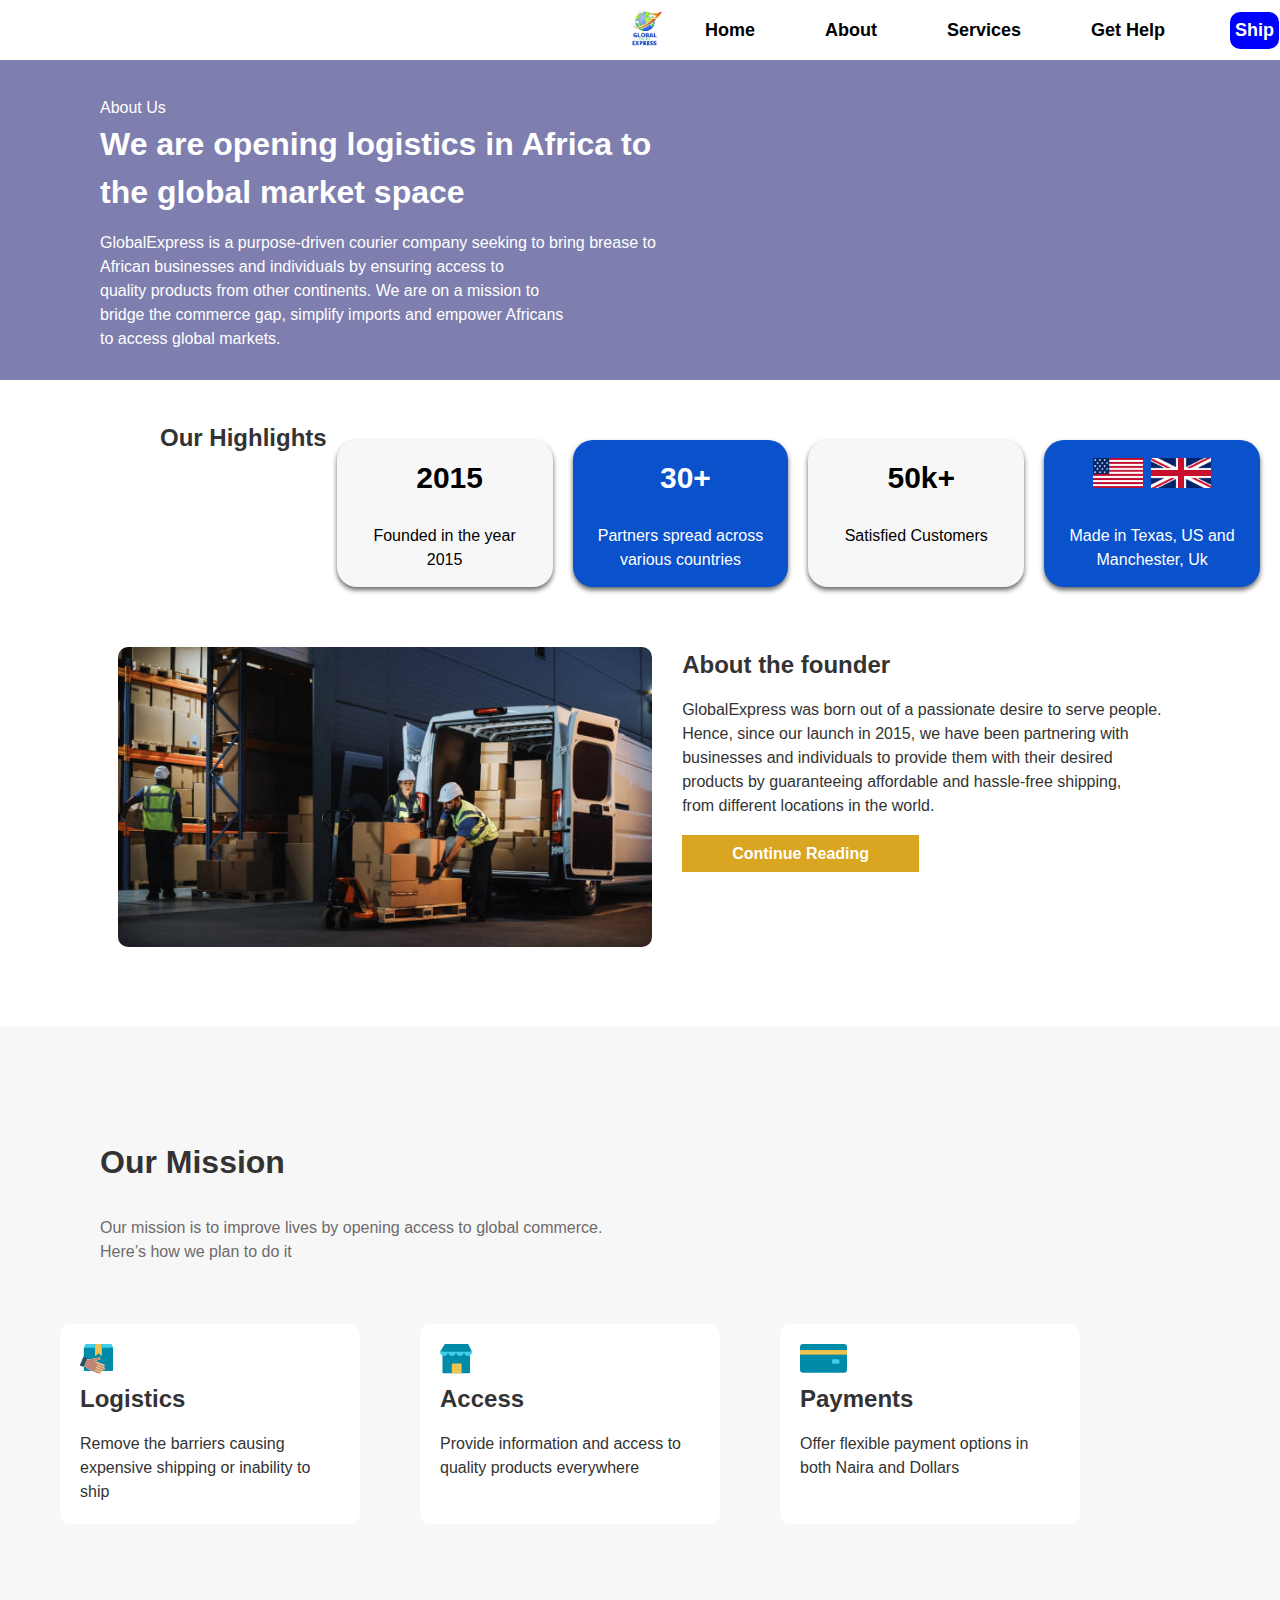
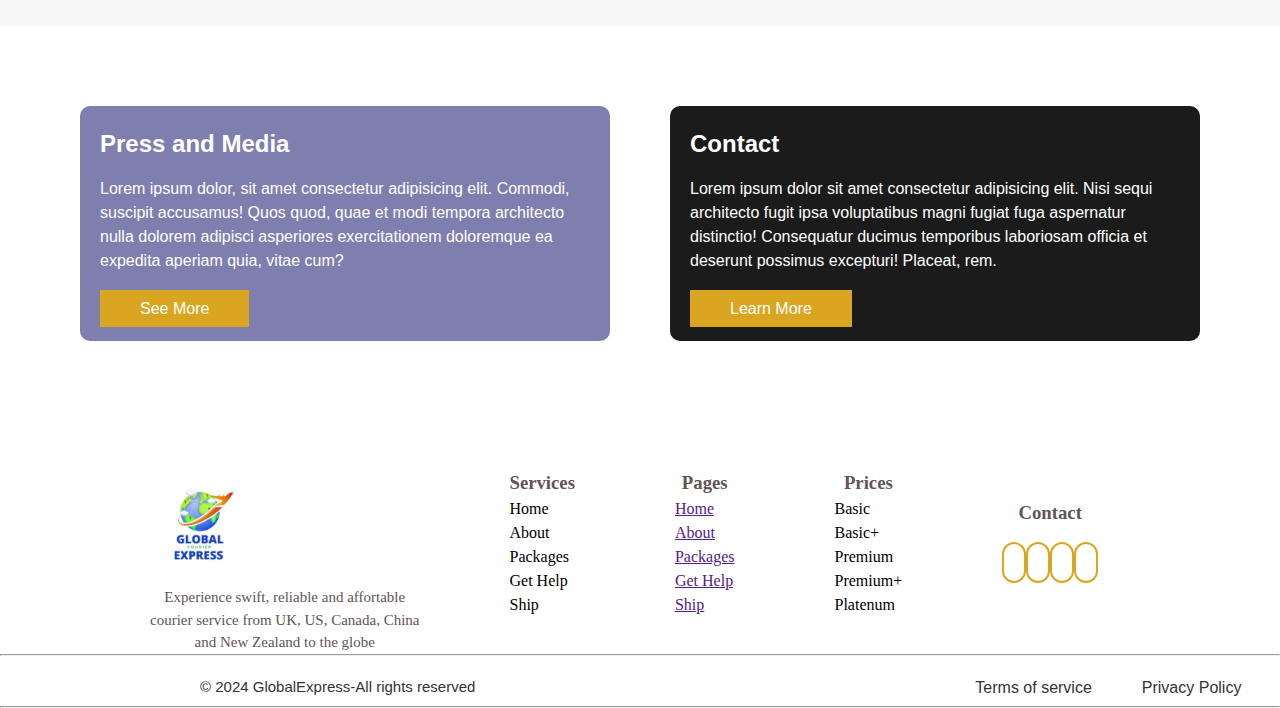
==== about.html @ 6bfecb5d "Initial upload" ====
<!DOCTYPE html>
<html lang="en">
<head>
    <meta charset="UTF-8">
    <meta name="viewport" content="width=device-width, initial-scale=1.0">
    <title>About us</title>

    <link rel="stylesheet" href="CSS/style.css">
    <link rel="stylesheet" href="https://cdnjs.cloudflare.com/ajax/libs/font-awesome/6.6.0/css/all.min.css" integrity="sha512-Kc323vGBEqzTmouAECnVceyQqyqdsSiqLQISBL29aUW4U/M7pSPA/gEUZQqv1cwx4OnYxTxve5UMg5GT6L4JJg==" crossorigin="anonymous" referrerpolicy="no-referrer" />
    <link rel="icon" href="IMAGES/IMG-20241030-WA0015.jpg" type="image/jpg">
</head>
<body>
   
    <nav class="navbar">
        <div class="container">
            <div class="logo">
                <img src="IMAGES/IMG-20241030-WA0015.jpg" alt="">
            </div class="nav">
                <a href="index.html">Home</a>
                <a href="about.html">About</a>
                <a href="services.html">Services</a>
                <a href="get.html">Get Help</a>
                <a href="ship.html" style="background-color: blue; color: white; font-weight: bold;">Ship</a>

        </div>
    </nav>

    <div class="Ahero">
        <br><br> <br><br>
        <div class="ooo"><p>About Us</p></div>
        <div><h1>We are opening logistics in Africa to <br>the global market space</h1></div>
        <div><p>GlobalExpress is a purpose-driven courier company seeking to bring 
            brease to 
            <br>African businesses and individuals by ensuring access to 
            <br>quality products from other continents. We are on a mission to 
            <br>bridge the commerce gap, simplify imports and empower Africans 
            <br>to access global markets.

        </p></div>
    </div>

    <section class="boxes">
        <div class="container">
            <div>
                <div><h2 style="margin-left: 150px; margin-bottom: 30px;">Our Highlights</h2></div>
            </div>
            <br><br>
            <div class="box" style="background-color: rgb(247, 247, 247); color: black;">
                <h3 style="font-size: 30px; text-align: center;"><i class="fas fa-arrows-alt-v"></i>2015</h3> <br>
                <p style="text-align: center;">Founded in the year 2015</p>
            </div>

            <div class="box">
                <h3 style="font-size: 30px; text-align: center;"><i class="fas fa-arrows-alt"></i>30+</h3> <br>
                <p style="text-align: center;">Partners spread across various countries</p>
            </div>

            <div class="box" style="background-color: rgb(247, 247, 247); color: black;">
                <h3 style="font-size: 30px; text-align: center;"><i class="fas fa-mobile"></i>50k+</h3> <br>
                <p style="text-align: center;">Satisfied Customers</p>
            </div>

            <div class="box">
                <h3 style="font-size: 30px; text-align: center;"><img src="IMAGES/download (1).png" alt="" style="height: 30px;"> <img src="IMAGES/download.png" alt="" style="height: 30px;"></h3> <br>
                <p style="text-align: center;">Made in Texas, US and Manchester, Uk</p>
            </div>
        </div>

    </section>

    <div class="partner">
    
        <div><img src="IMAGES/istockphoto-1340887706-612x612.jpg" alt=""></div>
        <div><h2>About the founder</h2>
            <p>GlobalExpress was born out of a passionate desire to serve people. 
                <br>Hence, since our launch in 2015, we have been partnering with
                <br> businesses and individuals to provide them with their desired 
                <br>products by guaranteeing affordable and hassle-free shipping, 
                <br>from different locations in the world.</p>
                <br>
                <a href="">Continue Reading</a>
        </div>
    </div>
    <br><br><br>
    <div class="mission">
        <div><h1>Our Mission</h1></div>
        <div><p style=" margin-top: 30px;
            margin-left: 100px;
            margin-bottom: 30px; color: rgb(109, 107, 107);" >Our mission is to improve lives by opening access to global commerce. <br> Here’s how we plan to do it</p></div>
        <div class="mission-contain">
            <div class="boxx-1">
                <img src="IMAGES/icon-logistics.svg" alt="">
                <h2>Logistics</h2>
                <p>Remove the barriers causing expensive shipping or inability to ship</p>
            </div>
            <div class="boxx-2">
                <img src="IMAGES/icon-access.svg" alt="">
                <h2>Access</h2>
                <p>Provide information and access to quality products everywhere</p>
            </div>
            <div class="boxx-3">
                <img src="IMAGES/icon-payments.svg" alt="">
                <h2>Payments</h2>
                <p>Offer flexible payment options in both Naira and Dollars</p>
            </div>

        </div>
        
    </div>

    <div class="kick">
        <div class="kick-content">
            <div class="kick-box">
                <h2>Press and Media</h2>
                <p>Lorem ipsum dolor, sit amet consectetur adipisicing elit. Commodi, suscipit accusamus! Quos quod, quae et modi tempora architecto nulla dolorem adipisci asperiores exercitationem doloremque ea expedita aperiam quia, vitae cum?</p>
                <br>
                <a href="">See More</a>
            </div>
            <div class="kick-box1">
                <h2>Contact</h2>
                <p>Lorem ipsum dolor sit amet consectetur adipisicing elit. Nisi sequi architecto fugit ipsa voluptatibus magni fugiat fuga aspernatur distinctio! Consequatur ducimus temporibus laboriosam officia et deserunt possimus excepturi! Placeat, rem.</p>
                <br>
                <a href="">Learn More</a>
            </div>
        </div>
        
    </div>

    <br><br>


    <div class="foot">
        <div class="foot-logo"><img src="IMAGES/IMG-20241030-WA0015.jpg" alt="">
            <p style="color: rgb(97, 85, 85); text-align: center;">Experience swift, reliable and affortable <br> courier service from UK, US, Canada, China <br>and New Zealand to the globe</p>
        </div>
        <div class="footer">
            <div class="gg">
                <h3 style="color: rgb(97, 85, 85); text-align: center;">Services</h3>
                <ul style="list-style: none;">
                    <li>Home</li>
                    <li>About</li>
                    <li>Packages</li>
                    <li>Get Help</li>
                    <li>Ship</li>
                </ul>
            </div>
    
            <div class="ggg">
                <h3 style="color: rgb(97, 85, 85); text-align: center;">Pages</h3>
                <ul style="list-style: none">
                    <li><a href="">Home</a></li>
                    <li><a href="">About</a></li>
                    <li><a href="">Packages</a></li>
                    <li><a href="">Get Help</a></li>
                    <li><a href="">Ship</a></li>
                </ul>
            </div>
            <div class="gggg">
                <h3 style="color: rgb(97, 85, 85); text-align: center;">Prices</h3>
                <ul style="list-style: none;">
                    <li>Basic</li>
                    <li>Basic+</li>
                    <li>Premium</li>
                    <li>Premium+</li>
                    <li>Platenum</li>
                </ul>
            </div>
            <div style="margin: 30px;">
                <h3 style="color: rgb(97, 85, 85); text-align: center;">Contact</h3> <br>
                    <a href="" style="border: goldenrod 2px solid; border-radius: 50px; padding: 10px;"><i class="fa-brands fa-facebook" title="facebook" style="color: black;"></i></a>
                    <a href="" style="border: goldenrod 2px solid; border-radius: 50px; padding: 10px"><i class="fa-brands fa-linkedin" title="linkedin" style="color: black;"></i></a>
                    <a href="" style="border: goldenrod 2px solid; border-radius: 50px; padding: 10px"><i class="fa-brands fa-instagram" title="instagram" style="color: black;"></i></a>
                    <a href="" style="border: goldenrod 2px solid; border-radius: 50px; padding: 10px"><i class="fa-brands fa-x-twitter" title="twitter" style="color: black;"></i></a>

            </div>
        </div>

    </div> 
        
        
   

    <hr>
    <div class="last">
        <div> <p style="font-size: 15px; background-color: white; height: 30px; margin-left: 200px; margin-top: 20px;">&copy; 2024 GlobalExpress-All rights reserved</p></div>
        <div><p style="margin-left: 500px; margin-right: 50px; margin-top: 20px;">Terms of service</p></div>
        <div><p style="margin-top: 20px;">Privacy Policy</p></div>
    
    </div>
    <hr>
    
</body>
</html>
---- CSS/style.css ----
*{
    box-sizing: border-box;
    margin: 0;
    padding: 0;
}

body{
    font-family: 'Poppins', sans-serif;
    font-size: 16px;
    line-height: 1.5;
    color: #333;
    background-color: white;
}

img{
    max-width: 100%;
}

h1,
h2{
    margin-bottom: 15px;
}

.container{
    margin: 0px;
    padding: 10px;
}

.navbar{
    background-color: white;
    color: black;
    height: 60px;
    margin-left: 0px;
    position: fixed;
    width: 1500px;
    padding: 10px;
}

.navbar .container{
    display: flex;
    height: 100%;
    align-items: center;
    margin-left: 600px;
    
    
}

.navbar img{
    height: 50px;
    color: #0151cc;

}

.navbar a{
    color: black;
    text-decoration: none;
    font-size: 18px;
    font-weight: bold;
    text-align: right;
    justify-content: end;
    background-color: white;
    border-radius: 10px;
    padding: 5px;
    margin: 30px;
}

.navbar a:hover{
    color: blue;
}


.nav{
    display: flex;
    
}


.logo{
    font-size: x-large;
    font-weight: bold;
}

.header{
    color: #fff;
    min-height: 400px;
    background:  url('https://cdn.pixabay.com/photo/2018/02/02/11/01/logistics-3125131_1280.jpg');
    height: 100vh;
    border-radius: 0px;
    background-size: cover;
    background-position: center;
    display: flex;
    flex-direction: column;
    align-items: center;
    justify-content: center;
    text-align: center;
}

.header h1{
    font-size: 50px;
    font-weight: bold;
    line-height: 1.2;
    margin-bottom: 30px;
    color: black;
}

.header p{
    font-size: 20px;
    margin-bottom: 100px;
    font-weight: bold;
    color: black;
}

.header a{
    background-color: #0151cc;
    color: white;
    padding: 20px;
    border-radius: 30px;
    text-decoration: none;
    margin-top: 30px;
    font-weight: bold;
    margin-left: 20px;
}

.header a:hover{
    background-color: white;
    border: #0151cc 2px solid;
    color: black;
}
.header img{
    max-width: 400px;
}

.header .container{
    display: flex;
    align-items: center;
    justify-content: space-between;
}

.services{
    margin: 0 auto;
}
.ss{
    display: grid;
    grid-template-columns: 1fr 1fr;
    margin-left: 200px;
    margin-bottom: 30px;
}


.item{
    height: 150px;
}
.boxes{
    margin-top: 30px;
}
.boxes .container{
    display: flex;
    justify-content: space-between;
    margin-bottom: 20px;
}

.boxes .container h2{
    text-align: center;
    justify-self: center;
}
.box{
    flex: 1;
    background-color: #0a51cc;
    color: #fff;
    border-radius: 20px;
    margin: 20px 10px;
    box-shadow: 0 3px 5px rgba(0, 0, 0, 0.6);
    padding: 15px 20px
}

.box i{
    margin-right: 10px;
}




.next{
    background-color: blue;
    height: 400px;
    width: auto;
    color: white;
    text-align: center;
    font-family: 'Segoe UI', Tahoma, Geneva, Verdana, sans-serif;
    padding: 40px;
    display: flex;
    justify-content: center;
    flex-direction: column;
}

.next h1{
    font-weight: bolder;
    padding-bottom: 10px;
    margin: 10px;
}
.navi{
    background-color: blue;
    height: 100px;
    display: flex;
    flex-direction: row;
    margin: 0 auto;
    justify-content: center;
}

.navi a{
    
    text-decoration: none;
    color: black;
    border-radius: 10px;
    padding: 5px;
    margin: 5px;
    font-weight: bolder;
}

.navi h3{
    text-align: center;
    
}

.navi h5{
    padding: 40px 10px 10px 10px;
    font-size: 15px;
    font-weight: 600;
}

.navi h4{
    padding: 30px 20px 40px 60px;
    font-weight: bolder;
    font-size: 10px;
}

.navi p{
    font-size: 15px;
}

.navi i{
    color: black;
    width: 200px;
    font-size: 50px;
}


.content{
    background-color: white;
    border-radius: 10px;
    height: 300px;
    width: 300px;
    margin-left: 70px;
    box-shadow: 50px;
    text-align: center;
    border: blue 2px solid;
    
}
.content-1{
    background-color: white;
    border-radius: 10px;
    height: 300px;
    width: 300px;
    margin-left: 10px;
    box-shadow: 50px;
    text-align: center;
    border: blue 2px solid;
    
}



.content-2{
    background-color: white;
    border-radius: 10px;
    height: 300px;
    width: 300px;
    margin-left: 10px;
    box-shadow: 50px;
    text-align: center;
    border: blue 2px solid;
}



.country{
    color: #fff;
    min-height: 200px;
    background:  url('https://cdn.pixabay.com/photo/2020/03/22/06/37/sunset-4955981_1280.jpg');
    height: 300px;
    border-radius: 0px;
    background-size: cover;
    background-position: center;
    display: flex;
    flex-direction: column;
    align-items: center;
    justify-content: center;
    text-align: center;
}

.country ul{
    font-size: 20px;
}



.ree{
    background-color: blue;
    height: 100px;
    display: flex;
    flex-direction: row;
    margin: 0 auto;
    justify-content: center;
}

.ree a{
    
    text-decoration: none;
    color: white;
    text-align: center;
    padding: 10px;
    font-weight: bolder;
    background-color: goldenrod;
}

.ree h3{
    text-align: center;
    
}

.ree h5{
    padding: 40px 10px 10px 10px;
    font-size: 15px;
    font-weight: 600;
}

.ree h4{
    padding: 30px 20px 40px 60px;
    font-weight: bolder;
    font-size: 10px;
}

.ree p{
    font-size: 15px;
}

.ree i{
    color: black;
    width: 200px;
    font-size: 50px;
}


.con{
    
   
    margin-top: 150px;
    text-align: center;
    font-size: 20px;
   
    
}
.con-1{
    background-color: white;
    border-radius: 10px;
    height: 350px;
    width: 300px;
    margin-left: 10px;
    box-shadow: 50px;
    text-align: center;
    border: blue 2px solid;
    
}



.con-2{
    background-color: white;
    border-radius: 10px;
    height: 350px;
    width: 300px;
    margin-left: 10px;
    box-shadow: 50px;
    text-align: center;
    border: blue 2px solid;
}

.con-3{
    background-color: white;
    border-radius: 10px;
    height: 350px;
    width: 300px;
    margin-left: 10px;
    margin-right: 20px;
    box-shadow: 50px;
    text-align: center;
    border: blue 2px solid;
}

.foot{
    background-color: white;
    color: black;
    font-family: Cambria, Cochin, Georgia, Times, 'Times New Roman', serif;
    display: flex;
    flex-direction: row;
    flex-wrap: wrap;
    margin-right: 10px;
}

.foot img{
    height: 100px;
    margin-left: 150px;
}

.foot p{
    margin-top: 10px;
    font-size: 15px;
    margin-left: 150px;
}

.foot-logo{
    margin-right: 70px;
}
.footer{
    display: flex;
    flex-direction: row;
    flex-wrap: wrap;
    justify-content: space-between;
    margin-left: 20px;
    margin-right: 70px;
}

.gg{
    margin-right: 100px;
}

.ggg{
    margin-right: 100px;
}

.gggg{
    margin-right: 70px;
}


.Ahero{
    background: url(https://cdn.pixabay.com/photo/2021/03/29/12/16/stairs-6133971_1280.jpg);
    background-size: cover;
    height: 380px;
    width: auto;
    color: white;
    background-color: rgb(126, 126, 175);
}

.Ahero h1{
    margin-left: 100px;
}
.Ahero p{
    margin-left: 100px;
}
.partner{
    display: flex;
    flex-direction: row;
    justify-content: center;
    margin-top: 30px;
}
.partner img{
    height: 300px;
    border-radius: 10px;
}

.partner h2{
    margin-left: 30px;
}

.partner p{
    margin-left: 30px;
}
.partner a{
    background-color: goldenrod;
    padding: 10px 50px;
    text-decoration: none;
    margin: 30px;
    color: white;
    font-weight: bold;

}

.mission{
    height: 600px;
    background-color: rgb(247, 247, 247);
    width: auto;
    align-content: center;
}
.mission h1{
    margin-top: 70px;
    margin-left: 100px;
}
.mission-contain{
    display: flex;
    flex-direction: row;
    margin: 30px;
}

.mission-contain img{
    height: 30px;
}

.boxx-1{
    background-color: white;
    width: 300px;
    min-height: 50px;
    margin: 30px;
    border-radius: 10px;
    padding: 20px;
}

.boxx-2{
    background-color: white;
    width: 300px;
    min-height: 50px;
    margin: 30px;
    border-radius: 10px;
    padding: 20px;
}

.boxx-3{
    background-color: white;
    width: 300px;
    min-height: 50px;
    margin: 30px;
    border-radius: 10px;
    padding: 20px;
}


.kick{
    font-family: 'Segoe UI', Tahoma, Geneva, Verdana, sans-serif;
}

.kick-content{
    margin: 50px;
    display: flex;
    flex-direction: row;
}

.kick-content a{
    background-color: goldenrod;
    color: white;
    padding: 10px 40px;
    text-decoration: none;
    text-align: center;
}

.kick-box{
    background-color: rgb(126, 126, 175);
    color: white;
    width: 1000px;
    min-height: 30px;
    margin: 30px;
    border-radius: 10px;
    padding: 20px;
}

.kick-box1{
    background-color: rgb(27, 27, 27);
    color: white;
    width: 1000px;
    min-height: 30px;
    margin: 30px;
    border-radius: 10px;
    padding: 20px;
}

.last{
    display: flex;
    flex-direction: row;
}

.service-hero{
    background-color: rgb(217, 240, 248);
    height: 1500px;
    width: auto;
    display: flex;
    flex-direction: column;
}

.service-hero h4{
    text-align: center;
    font-size: 20px;
    color: rgb(150, 138, 138);
    margin-top: 70px;
    margin-bottom: 150px;
}
.service-hero p{
    text-align: center;
    font-size: 20px;
    color: black;
    font-weight: bold;
    margin-bottom: 50px;
}

.ser{
    background-color: white;
    border-radius: 10px;
    color: black;
    margin: 0 auto;
    display: flex;
    flex-direction: row;
    justify-content: space-between;

}

.item{
    border: lightblue 1px solid;
    padding: 20px;
    height: 400px;
    width: 500px;
}

.item-1{
    background-color: white;
    border-radius: 20px;
    height: 600px;
    width: 400px;
    margin-right: 50px;
}

.item-2{
    background-color: white;
    border-radius: 20px;
    height: 300px;
    width: 400px;
}
.ori{
    background-color: white;
}

.ori h1{
    font-family: Cambria, Cochin, Georgia, Times, 'Times New Roman', serif;
    font-size: 50px;
    font-weight: bolder;
    margin-top: 100px;
    margin-left: 100px;
}

.ori h3{
    font-size: 25px;
    margin-left: 100px;
}

.ori a{
    background-color: goldenrod;
    padding: 10px 20px;
    text-decoration: none;
    color: white;
    margin-left: 100px;
}

.get{
    background: url(https://cdn.pixabay.com/photo/2023/06/08/12/37/work-8049516_1280.jpg);
    background-size: cover;
    height: 500px;
    width: auto;
}

.help{
    margin-top: 30px;
    text-align: center;
    font-weight: bolder;
    font-size: 30px;
    margin-bottom: 70px;
}

.vvv{
    background-color: rgb(217, 240, 248);
    height: 500px;
}
.hel{
    background-color: rgb(217, 240, 248);
    height: 1200px;
    width: auto;
    padding: 50px;
}

.hell{
    background-color: white;
    height: 900px;
    border-radius: 10px;
    width: 900px;
    margin: 0 auto;
    padding: 30px;
   ;
}

.hell img{
    height: 300px;
    border-radius: 20px;
    text-align: center;
    margin-top: 20px;
    margin-left: 150px;
    margin-right: 50px;
    
}

.hell h1{
    color: rgb(82, 81, 81); 
    font-size: 50px; 
    font-weight: bolder; 
    margin: 5px;
}

.hell p{
    margin-left: 150px;
    margin-top: 10px;
    margin-bottom: 20px;
}

.rain{
    display: flex;
    flex-direction: row;
    justify-content: space-between;
}

@media screen and (max-width: 768px) {
    .header .container{
        flex-direction: column;
        align-items: center;
        padding-top: 20px;
        justify-content: center;
    }

    .header .container div{
        text-align: center;
    }
    
    .boxes .container{
        display: block;
    }
}
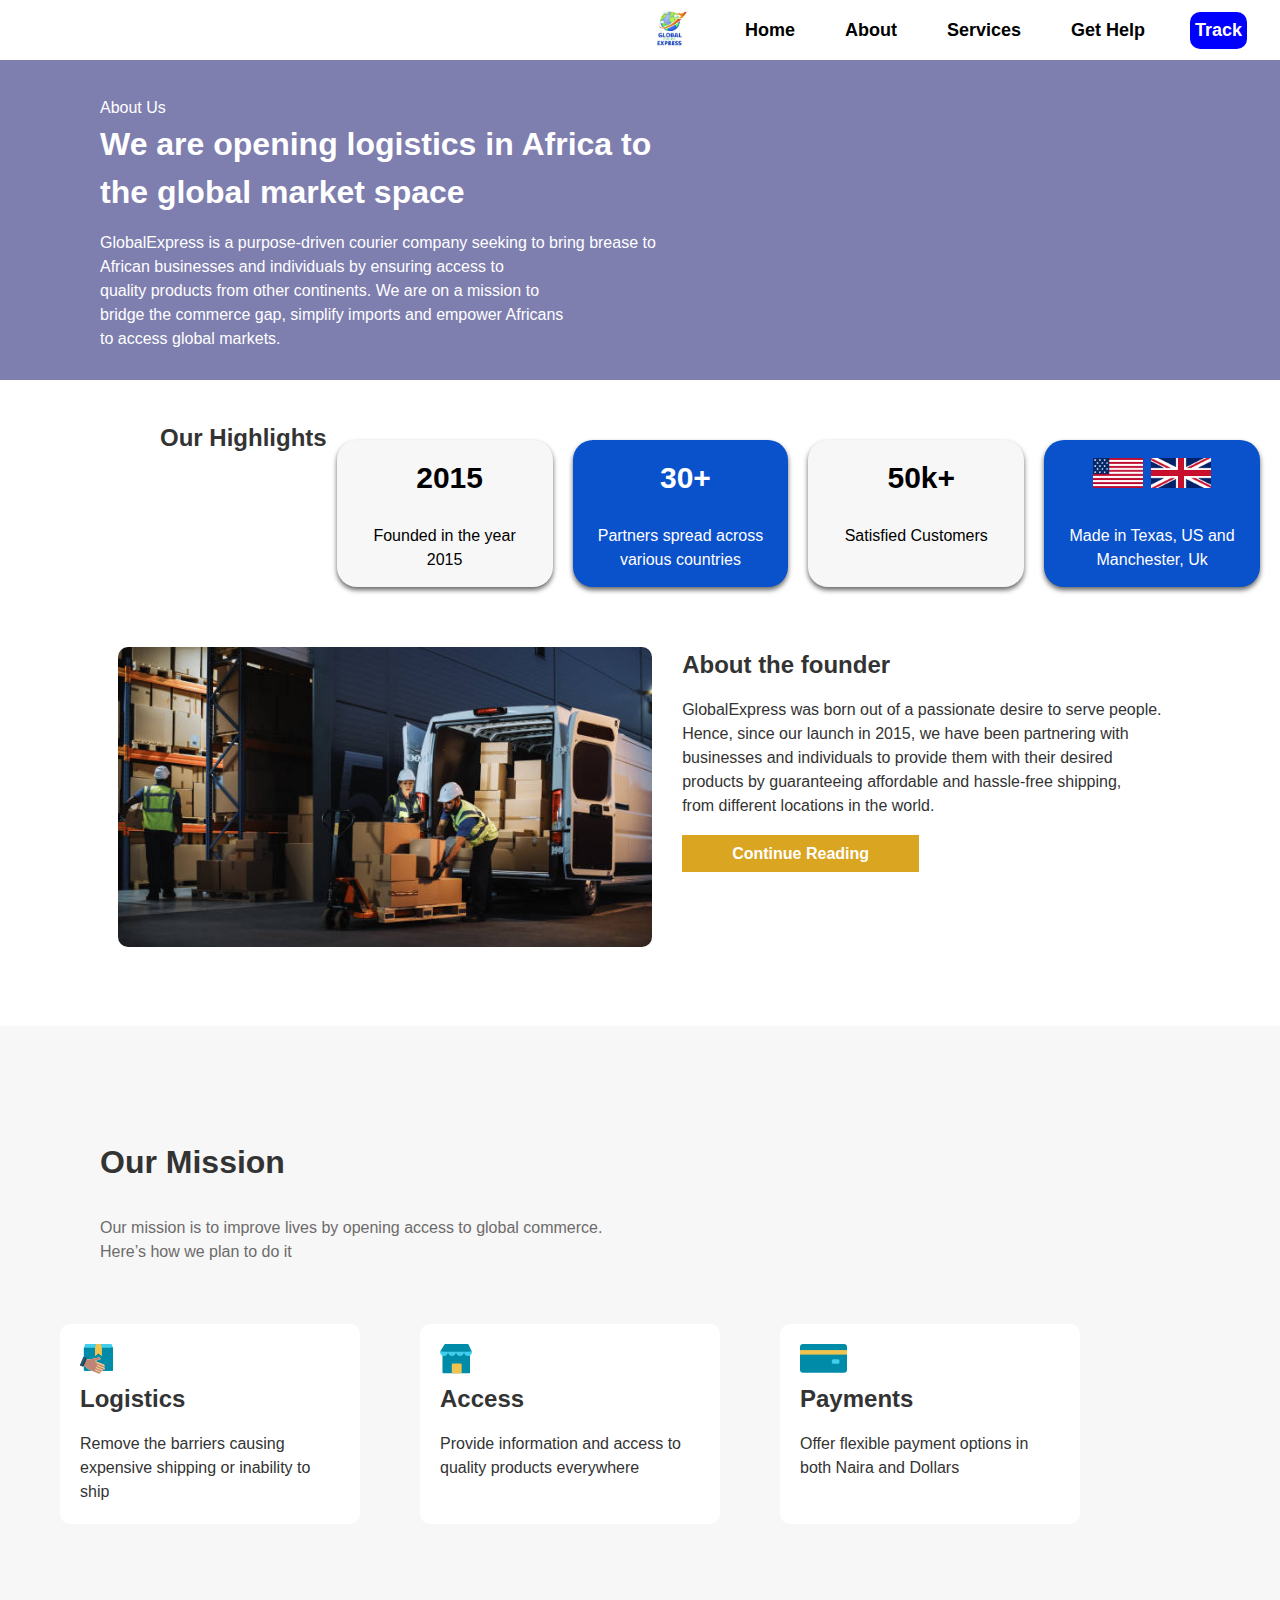
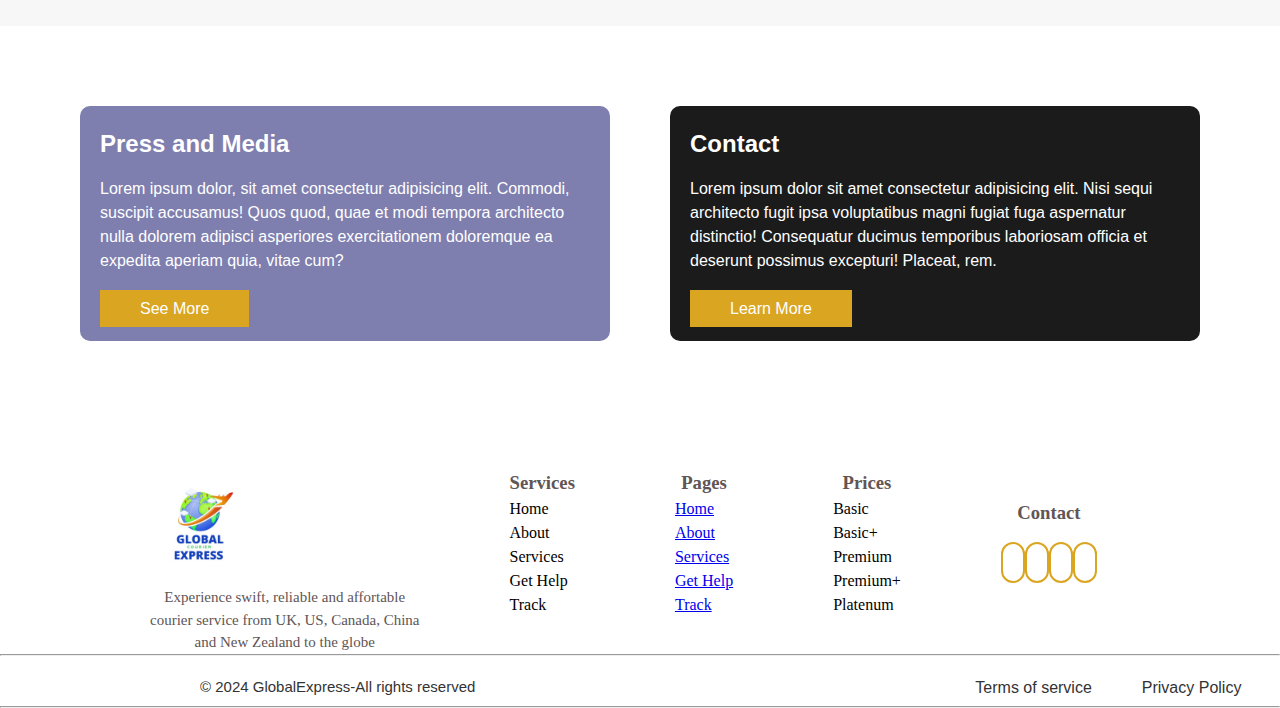
==== commit eca2df17: "New Upload" ====
--- a/about.html
+++ b/about.html
@@ -14,13 +14,13 @@
     <nav class="navbar">
         <div class="container">
             <div class="logo">
-                <img src="IMAGES/IMG-20241030-WA0015.jpg" alt="">
+                <a href="about.html"><img src="IMAGES/IMG-20241030-WA0015.jpg" alt=""></a>
             </div class="nav">
                 <a href="index.html">Home</a>
                 <a href="about.html">About</a>
                 <a href="services.html">Services</a>
                 <a href="get.html">Get Help</a>
-                <a href="ship.html" style="background-color: blue; color: white; font-weight: bold;">Ship</a>
+                <a href="track.html" style="background-color: blue; color: white; font-weight: bold;">Track</a>
 
         </div>
     </nav>
@@ -78,7 +78,7 @@
                 <br>products by guaranteeing affordable and hassle-free shipping, 
                 <br>from different locations in the world.</p>
                 <br>
-                <a href="">Continue Reading</a>
+                <a href="index.html">Continue Reading</a>
         </div>
     </div>
     <br><br><br>
@@ -114,13 +114,13 @@
                 <h2>Press and Media</h2>
                 <p>Lorem ipsum dolor, sit amet consectetur adipisicing elit. Commodi, suscipit accusamus! Quos quod, quae et modi tempora architecto nulla dolorem adipisci asperiores exercitationem doloremque ea expedita aperiam quia, vitae cum?</p>
                 <br>
-                <a href="">See More</a>
+                <a href="index.html">See More</a>
             </div>
             <div class="kick-box1">
                 <h2>Contact</h2>
                 <p>Lorem ipsum dolor sit amet consectetur adipisicing elit. Nisi sequi architecto fugit ipsa voluptatibus magni fugiat fuga aspernatur distinctio! Consequatur ducimus temporibus laboriosam officia et deserunt possimus excepturi! Placeat, rem.</p>
                 <br>
-                <a href="">Learn More</a>
+                <a href="#contact">Learn More</a>
             </div>
         </div>
         
@@ -139,20 +139,20 @@
                 <ul style="list-style: none;">
                     <li>Home</li>
                     <li>About</li>
-                    <li>Packages</li>
+                    <li>Services</li>
                     <li>Get Help</li>
-                    <li>Ship</li>
+                    <li>Track</li>
                 </ul>
             </div>
     
             <div class="ggg">
                 <h3 style="color: rgb(97, 85, 85); text-align: center;">Pages</h3>
                 <ul style="list-style: none">
-                    <li><a href="">Home</a></li>
-                    <li><a href="">About</a></li>
-                    <li><a href="">Packages</a></li>
-                    <li><a href="">Get Help</a></li>
-                    <li><a href="">Ship</a></li>
+                    <li><a href="index.html">Home</a></li>
+                    <li><a href="about.html">About</a></li>
+                    <li><a href="services.html">Services</a></li>
+                    <li><a href="get.html">Get Help</a></li>
+                    <li><a href="track.html">Track</a></li>
                 </ul>
             </div>
             <div class="gggg">
@@ -166,7 +166,7 @@
                 </ul>
             </div>
             <div style="margin: 30px;">
-                <h3 style="color: rgb(97, 85, 85); text-align: center;">Contact</h3> <br>
+                <h3 style="color: rgb(97, 85, 85); text-align: center;" id="contact">Contact</h3> <br>
                     <a href="" style="border: goldenrod 2px solid; border-radius: 50px; padding: 10px;"><i class="fa-brands fa-facebook" title="facebook" style="color: black;"></i></a>
                     <a href="" style="border: goldenrod 2px solid; border-radius: 50px; padding: 10px"><i class="fa-brands fa-linkedin" title="linkedin" style="color: black;"></i></a>
                     <a href="" style="border: goldenrod 2px solid; border-radius: 50px; padding: 10px"><i class="fa-brands fa-instagram" title="instagram" style="color: black;"></i></a>
--- a/CSS/style.css
+++ b/CSS/style.css
@@ -61,7 +61,7 @@
     background-color: white;
     border-radius: 10px;
     padding: 5px;
-    margin: 30px;
+    margin: 20px;
 }
 
 .navbar a:hover{
@@ -142,7 +142,7 @@
 .ss{
     display: grid;
     grid-template-columns: 1fr 1fr;
-    margin-left: 200px;
+    margin-left: 70px;
     margin-bottom: 30px;
 }
 
@@ -579,7 +579,7 @@
 
 .service-hero{
     background-color: rgb(217, 240, 248);
-    height: 1500px;
+    height: 500px;
     width: auto;
     display: flex;
     flex-direction: column;
@@ -590,24 +590,32 @@
     font-size: 20px;
     color: rgb(150, 138, 138);
     margin-top: 70px;
-    margin-bottom: 150px;
+    margin-bottom: 100px;
 }
 .service-hero p{
     text-align: center;
     font-size: 20px;
     color: black;
     font-weight: bold;
-    margin-bottom: 50px;
 }
 
 .ser{
-    background-color: white;
+    
     border-radius: 10px;
     color: black;
     margin: 0 auto;
     display: flex;
     flex-direction: row;
-    justify-content: space-between;
+
+}
+
+.serr   {
+    
+    border-radius: 20px;
+    color: black;
+    margin: 0 auto;
+    display: flex;
+    flex-direction: row;
 
 }
 
@@ -616,22 +624,10 @@
     padding: 20px;
     height: 400px;
     width: 500px;
-}
-
-.item-1{
-    background-color: white;
-    border-radius: 20px;
-    height: 600px;
-    width: 400px;
-    margin-right: 50px;
-}
-
-.item-2{
-    background-color: white;
-    border-radius: 20px;
-    height: 300px;
-    width: 400px;
-}
+    margin-left: 100px;
+    background-color: white;
+}
+
 .ori{
     background-color: white;
 }
